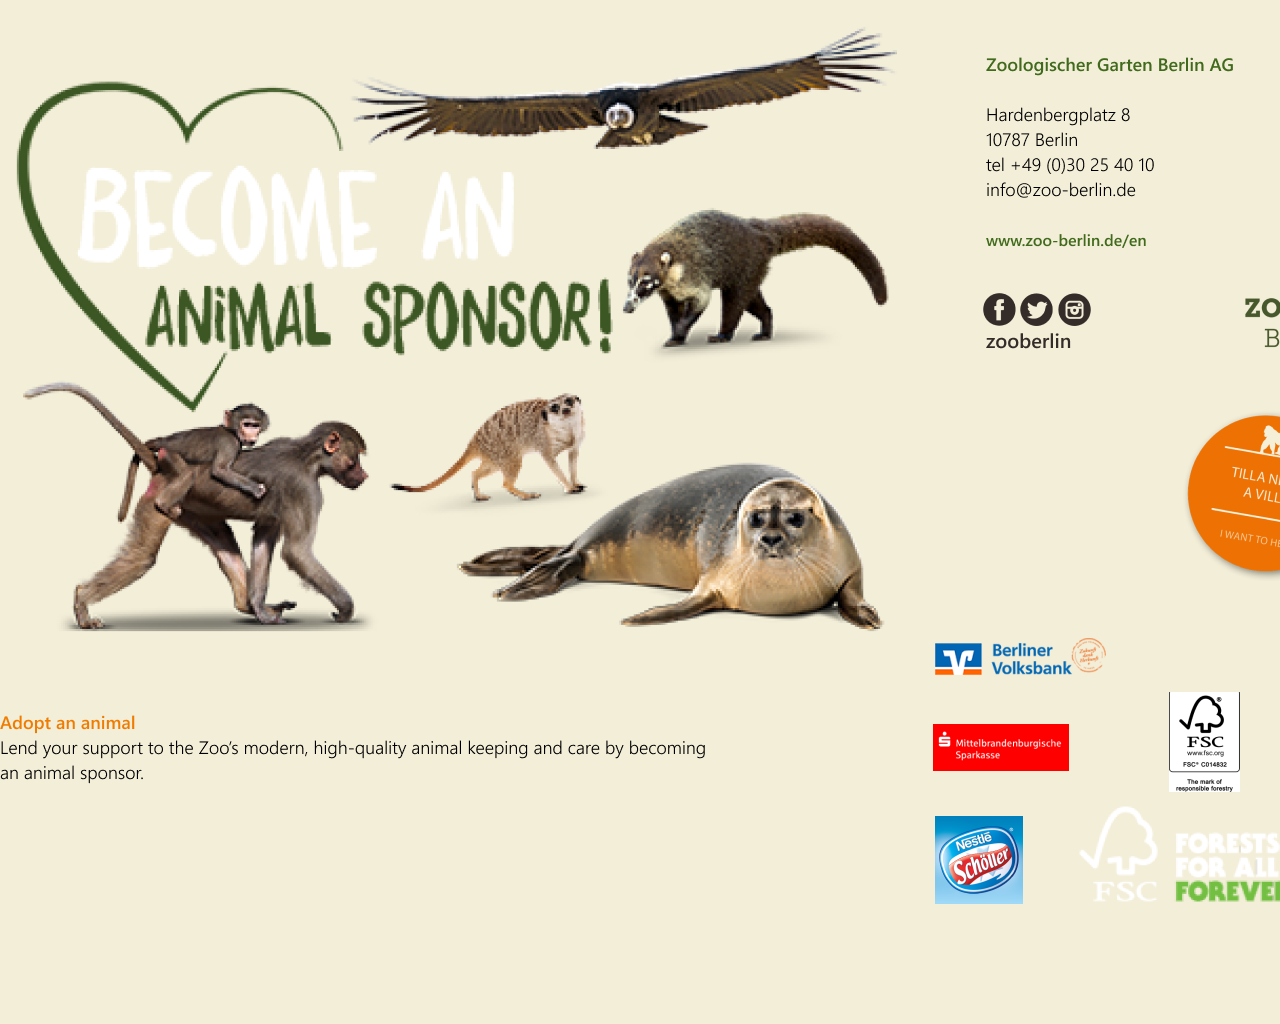
==== contacts/contacts.html @ 8c6de0d6 "Add files via upload" ====
<!DOCTYPE html>
<html lang="en">
<head>
    <meta charset="UTF-8">
    <meta http-equiv="X-UA-Compatible" content="IE=edge">
    <meta name="viewport" content="width=device-width, initial-scale=1.0">
    <title>Document</title>
    <link rel="stylesheet" href="style.css">
</head>
<body>
    <div class="block1">
        <img src="/contacts/block1.png" alt="">
    </div>
    <div class="block2">
        <img src="/contacts/Block2.png" alt="">
    </div>
    <div class="block3">
        <img src="/contacts/Block3.png" alt="">
    </div>
    <div class="block4">
        <img src="/contacts/Block4.png" alt="">
    </div>
</body>
</html>
---- contacts/style.css ----
body {
    margin: 0;
    padding: 0;
    width: 1440px;
    height: 1024px;
    flex-shrink: 0;
    background: #F3EED8;
    display: flex;
    columns: wrap;
    flex-shrink: 0;
    position: relative;
    margin: auto;
    flex-direction: column;
    flex-wrap: wrap;



}

.block1 {
    display: flex;
    width: 897px;
    height: 658px;
    justify-content: center;
    align-items: center;
    flex-shrink: 0;
}

.block2 {
    display: flex;
    width: 725px;
    height: 226px;
    justify-content: center;
    align-items: center;
    flex-shrink: 0;
}

.block3 {
    width: 472px;
    height: 638px;
    flex-shrink: 0;
}

.block4 {
    width: 359px;
    height: 266px;
    flex-shrink: 0;
}
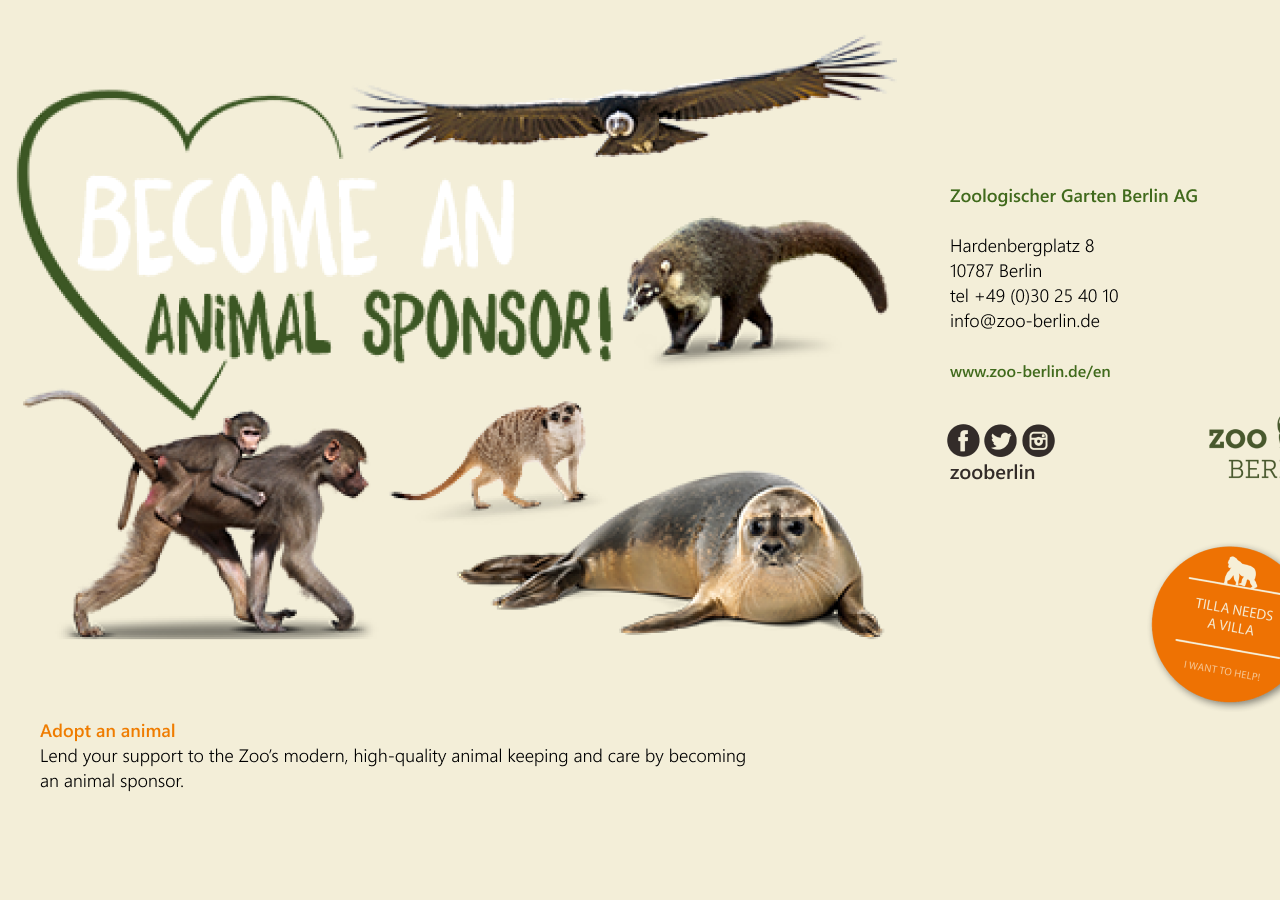
==== commit 7141c34e: "Add files via upload" ====
--- a/contacts/contacts.html
+++ b/contacts/contacts.html
@@ -8,17 +8,20 @@
     <link rel="stylesheet" href="style.css">
 </head>
 <body>
-    <div class="block1">
-        <img src="/contacts/block1.png" alt="">
-    </div>
-    <div class="block2">
-        <img src="/contacts/Block2.png" alt="">
-    </div>
-    <div class="block3">
-        <img src="/contacts/Block3.png" alt="">
-    </div>
-    <div class="block4">
-        <img src="/contacts/Block4.png" alt="">
-    </div>
+    <main>
+        <div class="block1">
+            <img src="/contacts/block1.png" alt="">
+        </div>
+        <div class="block2">
+            <img src="/contacts/Block2.png" alt="">
+        </div>
+        <div class="block3">
+            <img src="/contacts/Block3.png" alt="">
+        </div>
+        <div class="block4">
+            <img src="/contacts/Block4.png" alt="">
+        </div>
+    </main>
+
 </body>
 </html>--- a/contacts/style.css
+++ b/contacts/style.css
@@ -1,19 +1,36 @@
-body {
+* {
     margin: 0;
     padding: 0;
-    width: 1440px;
-    height: 1024px;
-    flex-shrink: 0;
-    background: #F3EED8;
+   
+}
+
+main {
+    height: 100vh;
+    min-height: auto;
+    background-color: #F3EED8;
     display: flex;
     columns: wrap;
-    flex-shrink: 0;
     position: relative;
     margin: auto;
     flex-direction: column;
     flex-wrap: wrap;
+    justify-content: center;
 
+}
 
+.block {
+    height: 100vh;
+    min-height: auto;
+    flex-shrink: 0;
+    background-color: #F3EED8;
+    display: flex;
+    columns: wrap;
+    position: relative;
+    margin: auto;
+    padding: 20px;
+    flex-direction: column;
+    flex-wrap: wrap;
+    justify-content: space-around;
 
 }
 
@@ -21,9 +38,10 @@
     display: flex;
     width: 897px;
     height: 658px;
-    justify-content: center;
+    justify-content: space-around;
     align-items: center;
     flex-shrink: 0;
+    
 }
 
 .block2 {
@@ -33,6 +51,8 @@
     justify-content: center;
     align-items: center;
     flex-shrink: 0;
+    padding-left: 40px;
+
 }
 
 .block3 {
@@ -45,6 +65,8 @@
     width: 359px;
     height: 266px;
     flex-shrink: 0;
+    padding-left: 40px;
+
 }
 
 
